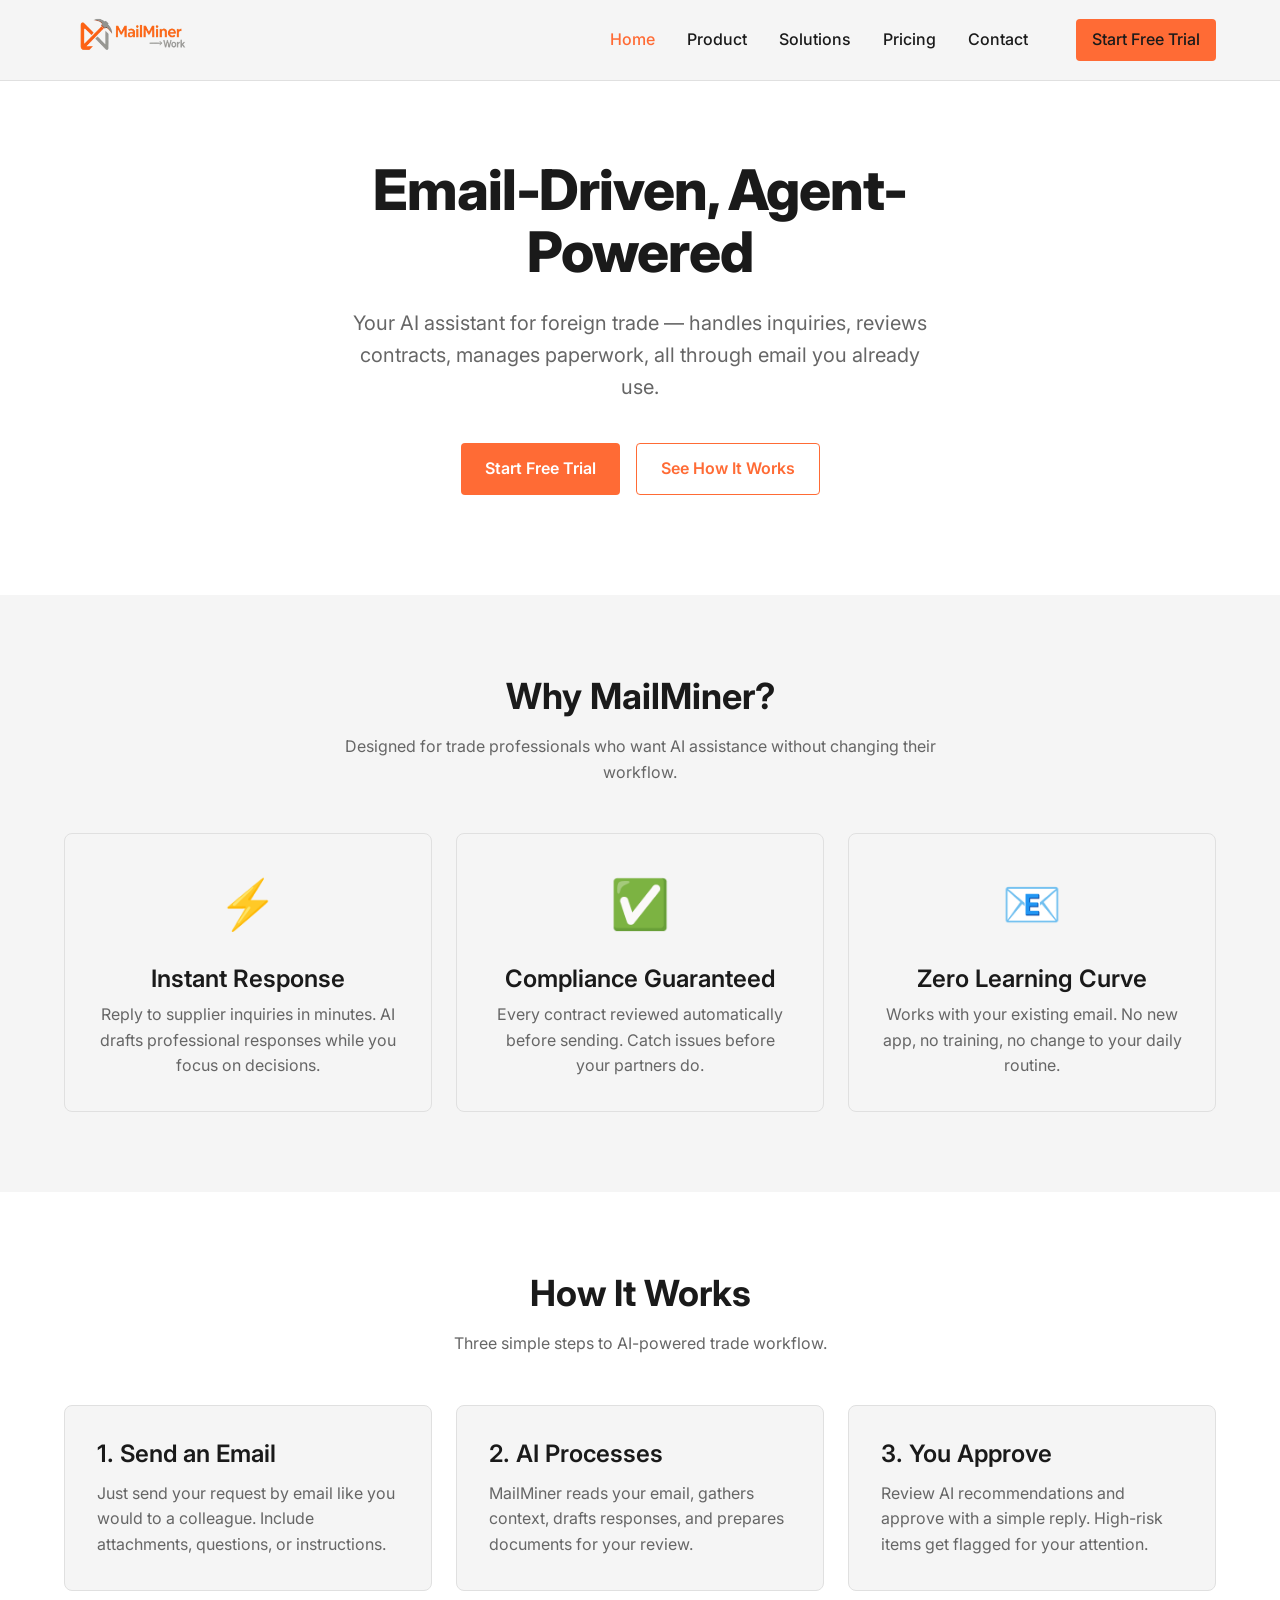
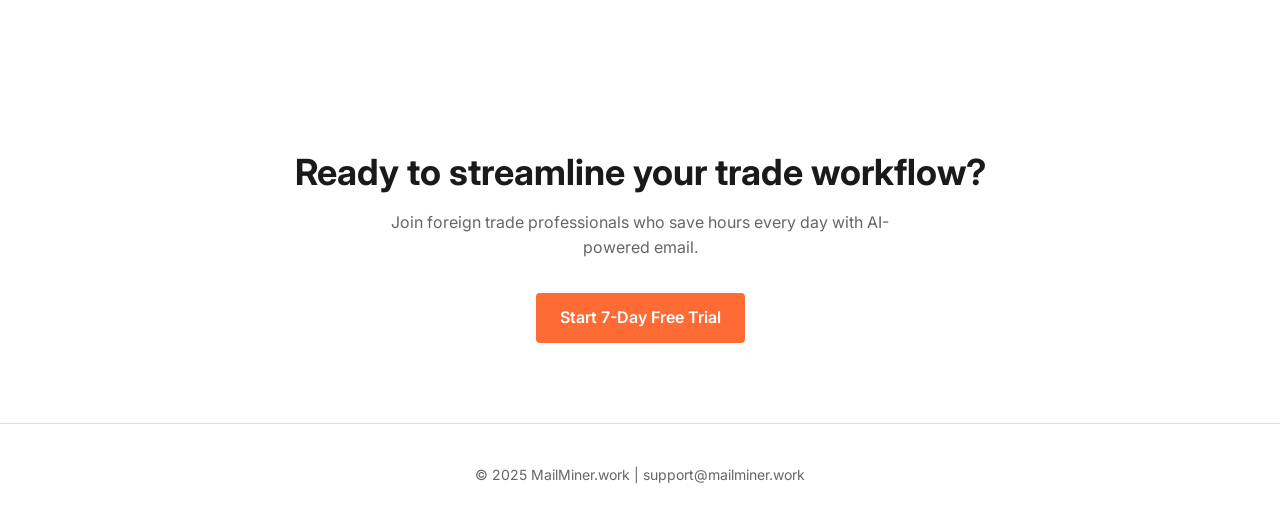
==== index.html @ a1bbb0f6 "Update logo to logo-trimmed.png" ====
<!DOCTYPE html>
<html lang="en">
<head>
  <meta charset="UTF-8">
  <meta name="viewport" content="width=device-width, initial-scale=1.0">
  <title>MailMiner - AI-Powered Email for Global Trade</title>
  <meta name="description" content="Your AI assistant for foreign trade. Handles inquiries, reviews contracts, manages paperwork, all through email.">
  <link rel="icon" type="image/x-icon" href="/favicon.ico">
  <link rel="icon" type="image/png" href="/favicon.png">
  <link rel="stylesheet" href="assets/style.css">
  <link rel="preconnect" href="https://fonts.googleapis.com">
  <link rel="preconnect" href="https://fonts.gstatic.com" crossorigin>
  <link href="https://fonts.googleapis.com/css2?family=Inter:wght@400;500;600;700;800&display=swap" rel="stylesheet">
</head>
<body>
  <!-- Navigation -->
  <nav class="nav">
    <div class="container nav-inner">
      <a href="index.html" class="nav-logo">
        <img src="assets/logo-trimmed.png" alt="MailMiner">
      </a>
      <div class="nav-links">
        <a href="index.html" class="active">Home</a>
        <a href="product.html">Product</a>
        <a href="solutions.html">Solutions</a>
        <a href="pricing.html">Pricing</a>
        <a href="contact.html">Contact</a>
        <a href="contact.html" class="btn btn-primary btn-sm nav-cta">Start Free Trial</a>
      </div>
    </div>
  </nav>

  <!-- Hero Section -->
  <section class="hero">
    <div class="container hero-content">
      <h1>Email-Driven, Agent-Powered</h1>
      <p>Your AI assistant for foreign trade — handles inquiries, reviews contracts, manages paperwork, all through email you already use.</p>
      <div class="hero-cta">
        <a href="contact.html" class="btn btn-primary">Start Free Trial</a>
        <a href="product.html" class="btn btn-secondary">See How It Works</a>
      </div>
    </div>
  </section>

  <!-- Value Props -->
  <section class="section value-props">
    <div class="container">
      <div class="section-header">
        <h2>Why MailMiner?</h2>
        <p>Designed for trade professionals who want AI assistance without changing their workflow.</p>
      </div>
      <div class="grid-3">
        <div class="card value-prop-card">
          <div class="card-icon">⚡</div>
          <h3>Instant Response</h3>
          <p>Reply to supplier inquiries in minutes. AI drafts professional responses while you focus on decisions.</p>
        </div>
        <div class="card value-prop-card">
          <div class="card-icon">✅</div>
          <h3>Compliance Guaranteed</h3>
          <p>Every contract reviewed automatically before sending. Catch issues before your partners do.</p>
        </div>
        <div class="card value-prop-card">
          <div class="card-icon">📧</div>
          <h3>Zero Learning Curve</h3>
          <p>Works with your existing email. No new app, no training, no change to your daily routine.</p>
        </div>
      </div>
    </div>
  </section>

  <!-- How It Works -->
  <section class="section">
    <div class="container">
      <div class="section-header">
        <h2>How It Works</h2>
        <p>Three simple steps to AI-powered trade workflow.</p>
      </div>
      <div class="grid-3">
        <div class="card">
          <h3>1. Send an Email</h3>
          <p>Just send your request by email like you would to a colleague. Include attachments, questions, or instructions.</p>
        </div>
        <div class="card">
          <h3>2. AI Processes</h3>
          <p>MailMiner reads your email, gathers context, drafts responses, and prepares documents for your review.</p>
        </div>
        <div class="card">
          <h3>3. You Approve</h3>
          <p>Review AI recommendations and approve with a simple reply. High-risk items get flagged for your attention.</p>
        </div>
      </div>
    </div>
  </section>

  <!-- CTA Section -->
  <section class="section" style="text-align: center;">
    <div class="container">
      <h2 style="margin-bottom: 16px;">Ready to streamline your trade workflow?</h2>
      <p style="margin-bottom: 32px; max-width: 500px; margin-left: auto; margin-right: auto;">Join foreign trade professionals who save hours every day with AI-powered email.</p>
      <a href="contact.html" class="btn btn-primary">Start 7-Day Free Trial</a>
    </div>
  </section>

  <!-- Footer -->
  <footer class="footer">
    <div class="container">
      <p>© 2025 MailMiner.work | <a href="mailto:support@mailminer.work">support@mailminer.work</a></p>
    </div>
  </footer>
</body>
</html>
---- assets/style.css ----
/* ========================================
   MailMiner Website Styles
   Light Mode + Dark Mode Support
   ======================================== */

/* CSS Custom Properties */
:root {
  /* Light Mode (Default) */
  --bg-primary: #FFFFFF;
  --bg-card: #F5F5F5;
  --text-primary: #1A1A1A;
  --text-secondary: #666666;
  --border: #E0E0E0;
  --primary: #FF6B35;
  --primary-dark: #E55A2B;

  /* Spacing */
  --container-width: 1200px;
  --section-padding: 80px 0;
  --card-padding: 32px;

  /* Typography */
  --font-family: 'Inter', -apple-system, BlinkMacSystemFont, 'Segoe UI', sans-serif;
  --font-size-h1: 56px;
  --font-size-h2: 36px;
  --font-size-h3: 24px;
  --font-size-body: 16px;
  --font-size-small: 14px;

  /* Effects */
  --transition-fast: 150ms ease;
  --transition-normal: 200ms ease;
  --border-radius: 8px;
  --border-radius-sm: 4px;
}

/* Dark Mode */
@media (prefers-color-scheme: dark) {
  :root {
    --bg-primary: #1A1A1A;
    --bg-card: #2D2D2D;
    --text-primary: #FFFFFF;
    --text-secondary: #B0B0B0;
    --border: #3D3D3D;
  }
}

/* ========================================
   Reset & Base
   ======================================== */

*, *::before, *::after {
  box-sizing: border-box;
  margin: 0;
  padding: 0;
}

html {
  scroll-behavior: smooth;
}

body {
  font-family: var(--font-family);
  font-size: var(--font-size-body);
  line-height: 1.6;
  color: var(--text-primary);
  background-color: var(--bg-primary);
  -webkit-font-smoothing: antialiased;
  -moz-osx-font-smoothing: grayscale;
}

a {
  color: var(--primary);
  text-decoration: none;
  transition: color var(--transition-fast);
}

a:hover {
  color: var(--primary-dark);
}

img {
  max-width: 100%;
  height: auto;
}

ul, ol {
  list-style: none;
}

/* ========================================
   Typography
   ======================================== */

h1 {
  font-size: var(--font-size-h1);
  font-weight: 800;
  line-height: 1.1;
  letter-spacing: -0.02em;
}

h2 {
  font-size: var(--font-size-h2);
  font-weight: 700;
  line-height: 1.2;
}

h3 {
  font-size: var(--font-size-h3);
  font-weight: 600;
  line-height: 1.3;
}

p {
  color: var(--text-secondary);
}

.text-secondary {
  color: var(--text-secondary);
}

.text-primary {
  color: var(--primary);
}

/* ========================================
   Layout
   ======================================== */

.container {
  max-width: var(--container-width);
  margin: 0 auto;
  padding: 0 24px;
}

.section {
  padding: var(--section-padding);
}

.section-header {
  text-align: center;
  margin-bottom: 48px;
}

.section-header h2 {
  margin-bottom: 16px;
}

.section-header p {
  max-width: 600px;
  margin: 0 auto;
}

/* ========================================
   Navigation
   ======================================== */

.nav {
  position: fixed;
  top: 0;
  left: 0;
  right: 0;
  z-index: 1000;
  background-color: #F5F5F5;
  border-bottom: 1px solid var(--border);
  padding: 16px 0;
}

@media (prefers-color-scheme: dark) {
  .nav {
    background-color: #6d6d6d;
  }
}

.nav-inner {
  display: flex;
  align-items: center;
  justify-content: space-between;
}

.nav-logo img {
  height: 40px;
  width: auto;
}

.nav-links {
  display: flex;
  align-items: center;
  gap: 32px;
}

.nav-links a {
  color: var(--text-primary);
  font-size: var(--font-size-body);
  font-weight: 500;
  transition: color var(--transition-fast);
}

.nav-links a:hover,
.nav-links a.active {
  color: var(--primary);
}

.nav-cta {
  margin-left: 16px;
}

/* ========================================
   Buttons
   ======================================== */

.btn {
  display: inline-flex;
  align-items: center;
  justify-content: center;
  gap: 8px;
  padding: 12px 24px;
  font-size: var(--font-size-body);
  font-weight: 600;
  border-radius: var(--border-radius-sm);
  border: none;
  cursor: pointer;
  transition: all var(--transition-fast);
  text-decoration: none;
}

.btn-primary {
  background-color: var(--primary);
  color: #FFFFFF;
}

.btn-primary:hover {
  background-color: var(--primary-dark);
  transform: scale(1.02);
  color: #FFFFFF;
}

.btn-secondary {
  background-color: transparent;
  color: var(--primary);
  border: 1px solid var(--primary);
}

.btn-secondary:hover {
  background-color: var(--primary);
  color: #FFFFFF;
}

.btn-sm {
  padding: 8px 16px;
  font-size: var(--font-size-small);
}

/* ========================================
   Cards
   ======================================== */

.card {
  background-color: var(--bg-card);
  border: 1px solid var(--border);
  border-radius: var(--border-radius);
  padding: var(--card-padding);
  transition: border-color var(--transition-normal);
}

.card:hover {
  border-color: var(--primary);
}

.card-icon {
  font-size: 40px;
  margin-bottom: 16px;
}

.card h3 {
  margin-bottom: 12px;
}

.card p {
  font-size: var(--font-size-body);
}

/* ========================================
   Grid Layouts
   ======================================== */

.grid-3 {
  display: grid;
  grid-template-columns: repeat(3, 1fr);
  gap: 24px;
}

.grid-4 {
  display: grid;
  grid-template-columns: repeat(4, 1fr);
  gap: 24px;
}

.grid-2 {
  display: grid;
  grid-template-columns: repeat(2, 1fr);
  gap: 48px;
}

@media (max-width: 968px) {
  .grid-3, .grid-4 {
    grid-template-columns: repeat(2, 1fr);
  }
}

@media (max-width: 640px) {
  .grid-3, .grid-4, .grid-2 {
    grid-template-columns: 1fr;
  }
}

/* ========================================
   Hero Section
   ======================================== */

.hero {
  padding: 160px 0 100px;
  text-align: center;
}

.hero-content {
  max-width: 800px;
  margin: 0 auto;
}

.hero h1 {
  margin-bottom: 24px;
}

.hero p {
  font-size: 20px;
  margin-bottom: 40px;
  max-width: 600px;
  margin-left: auto;
  margin-right: auto;
}

.hero-cta {
  display: flex;
  gap: 16px;
  justify-content: center;
}

/* ========================================
   Value Props / Features
   ======================================== */

.value-props {
  background-color: var(--bg-card);
}

.value-prop-card {
  text-align: center;
}

.value-prop-card .card-icon {
  font-size: 48px;
  margin-bottom: 20px;
}

.value-prop-card h3 {
  margin-bottom: 8px;
}

/* ========================================
   Page Header
   ======================================== */

.page-header {
  padding: 140px 0 60px;
  text-align: center;
  border-bottom: 1px solid var(--border);
}

.page-header h1 {
  margin-bottom: 16px;
}

.page-header p {
  max-width: 600px;
  margin: 0 auto;
  font-size: 18px;
}

/* ========================================
   Forms
   ======================================== */

.form-group {
  margin-bottom: 20px;
}

.form-group label {
  display: block;
  margin-bottom: 8px;
  font-weight: 500;
}

.form-group input,
.form-group textarea {
  width: 100%;
  padding: 12px 16px;
  font-size: var(--font-size-body);
  font-family: var(--font-family);
  background-color: var(--bg-primary);
  border: 1px solid var(--border);
  border-radius: var(--border-radius-sm);
  color: var(--text-primary);
  transition: border-color var(--transition-fast);
}

.form-group input:focus,
.form-group textarea:focus {
  outline: none;
  border-color: var(--primary);
}

.form-group textarea {
  min-height: 120px;
  resize: vertical;
}

/* ========================================
   Pricing Cards
   ======================================== */

.pricing-card {
  text-align: center;
  padding: 48px 32px;
}

.pricing-card h3 {
  font-size: 20px;
  margin-bottom: 8px;
}

.pricing-card .price {
  font-size: 48px;
  font-weight: 800;
  color: var(--text-primary);
  margin-bottom: 8px;
}

.pricing-card .price span {
  font-size: 16px;
  font-weight: 400;
  color: var(--text-secondary);
}

.pricing-card .description {
  margin-bottom: 24px;
  color: var(--text-secondary);
}

.pricing-card ul {
  text-align: left;
  margin-bottom: 32px;
}

.pricing-card li {
  padding: 8px 0;
  border-bottom: 1px solid var(--border);
  color: var(--text-secondary);
}

.pricing-card li:last-child {
  border-bottom: none;
}

.pricing-card .btn {
  width: 100%;
}

/* ========================================
   Footer
   ======================================== */

.footer {
  padding: 40px 0;
  border-top: 1px solid var(--border);
  text-align: center;
  color: var(--text-secondary);
  font-size: var(--font-size-small);
}

.footer a {
  color: var(--text-secondary);
}

.footer a:hover {
  color: var(--primary);
}

/* ========================================
   Solutions Page
   ======================================== */

.solution-card {
  display: flex;
  flex-direction: column;
}

.solution-card h3 {
  margin-bottom: 12px;
}

/* ========================================
   Contact Page
   ======================================== */

.contact-grid {
  display: grid;
  grid-template-columns: 1fr 1fr;
  gap: 64px;
  align-items: start;
}

.contact-info h2 {
  margin-bottom: 16px;
}

.contact-info p {
  margin-bottom: 32px;
}

.contact-item {
  display: flex;
  align-items: center;
  gap: 12px;
  margin-bottom: 16px;
  color: var(--text-secondary);
}

.contact-item strong {
  color: var(--text-primary);
}

.contact-form {
  background-color: var(--bg-card);
  padding: 40px;
  border-radius: var(--border-radius);
  border: 1px solid var(--border);
}

.contact-form h3 {
  margin-bottom: 24px;
}

/* ========================================
   Success Message
   ======================================== */

.success-message {
  text-align: center;
  padding: 60px 40px;
  background-color: var(--bg-card);
  border-radius: var(--border-radius);
  border: 1px solid var(--border);
}

.success-message .icon {
  font-size: 64px;
  margin-bottom: 24px;
}

.success-message h3 {
  margin-bottom: 12px;
}

/* ========================================
   Utility Classes
   ======================================== */

.text-center {
  text-align: center;
}

.mt-24 {
  margin-top: 24px;
}

.mt-48 {
  margin-top: 48px;
}

.mb-24 {
  margin-bottom: 24px;
}

.mb-48 {
  margin-bottom: 48px;
}

/* ========================================
   Responsive
   ======================================== */

@media (max-width: 768px) {
  :root {
    --font-size-h1: 40px;
    --font-size-h2: 28px;
    --font-size-h3: 20px;
    --section-padding: 60px 0;
  }

  .nav-links {
    gap: 16px;
  }

  .hero {
    padding: 120px 0 60px;
  }

  .hero-cta {
    flex-direction: column;
  }

  .contact-grid {
    grid-template-columns: 1fr;
  }
}

@media (max-width: 480px) {
  .nav {
    padding: 12px 0;
  }

  .nav-links {
    display: none;
  }

  .nav-cta {
    display: none;
  }

  :root {
    --font-size-h1: 32px;
    --font-size-h2: 24px;
  }
}
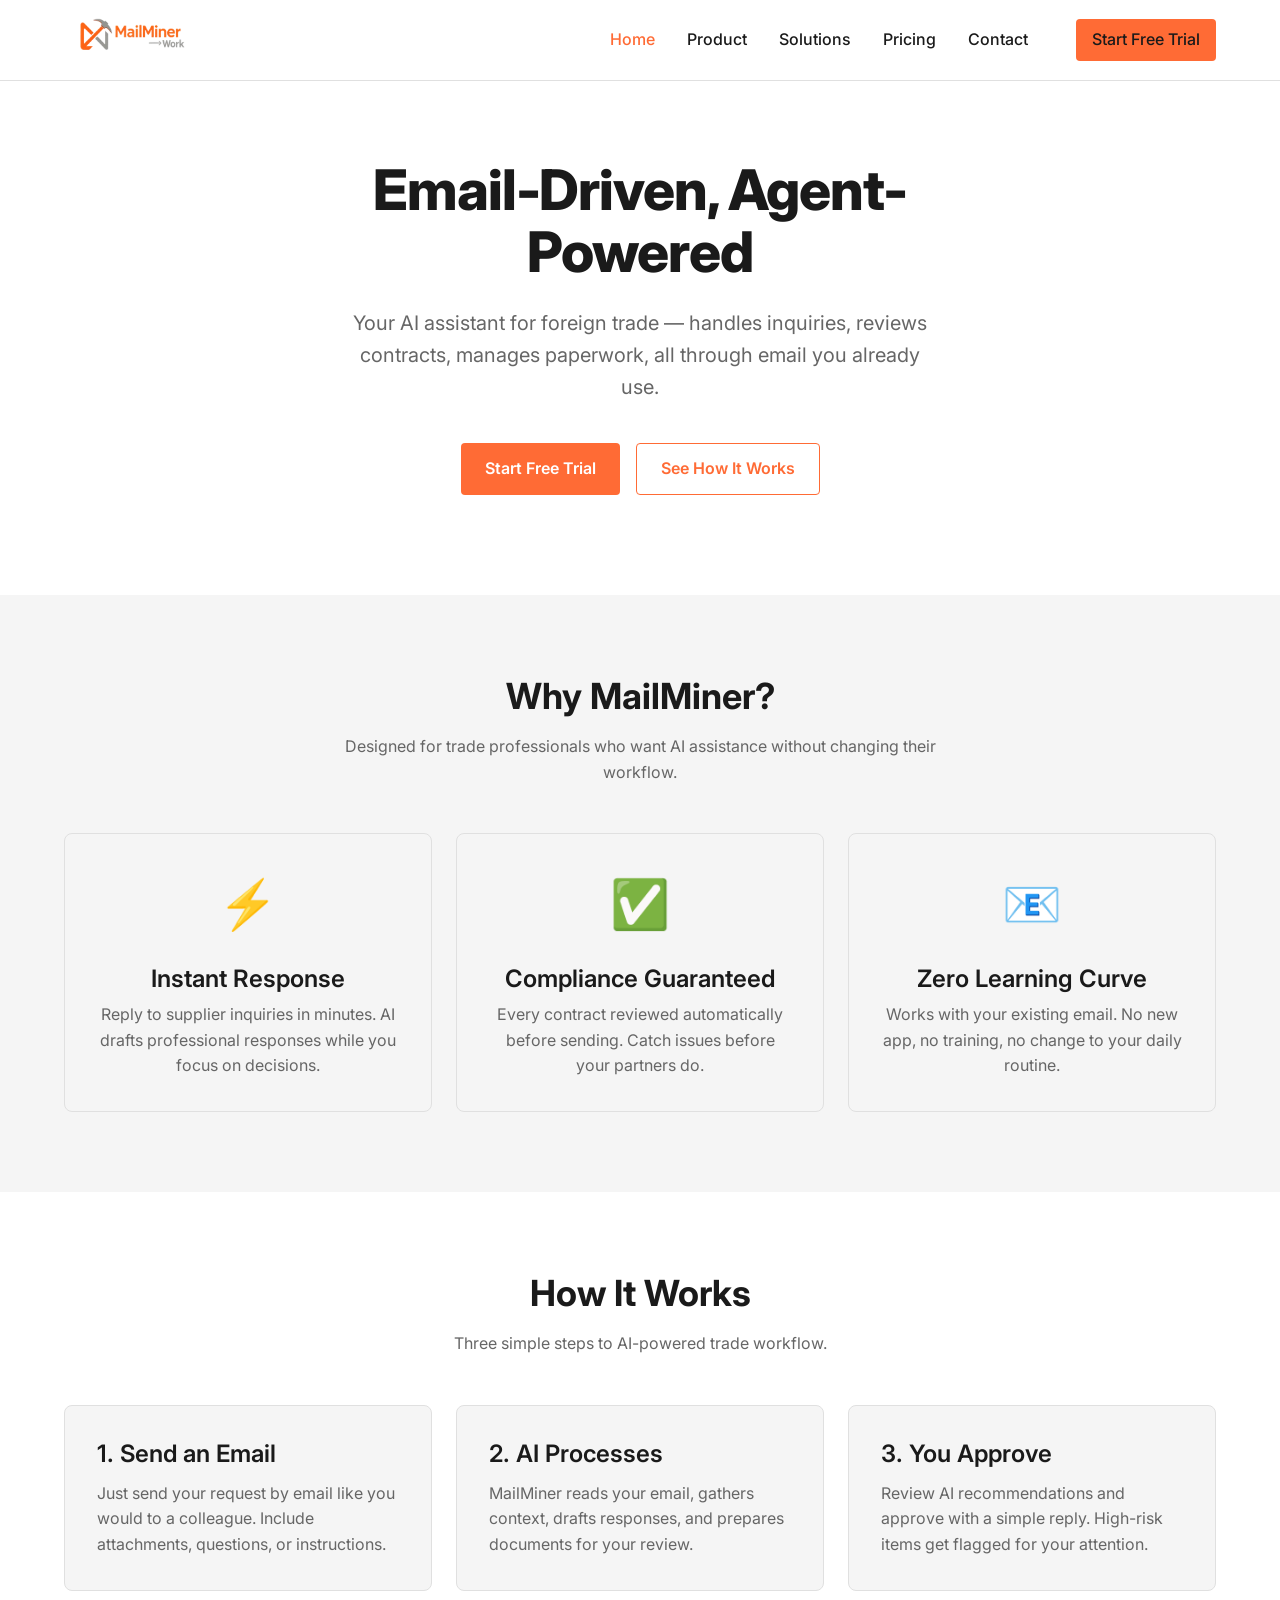
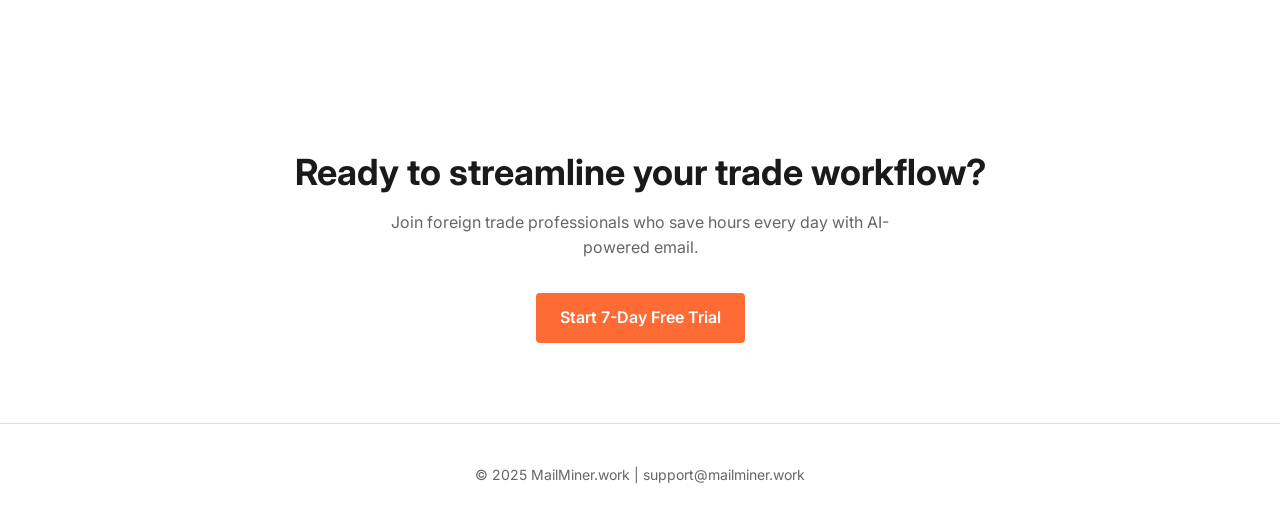
==== commit a63e735a: "Regenerate logo.webp with transparency and remove nav background" ====
--- a/index.html
+++ b/index.html
@@ -17,7 +17,7 @@
   <nav class="nav">
     <div class="container nav-inner">
       <a href="index.html" class="nav-logo">
-        <img src="assets/logo-trimmed.png" alt="MailMiner">
+        <img src="assets/logo.webp" alt="MailMiner">
       </a>
       <div class="nav-links">
         <a href="index.html" class="active">Home</a>
--- a/assets/style.css
+++ b/assets/style.css
@@ -161,14 +161,13 @@
   left: 0;
   right: 0;
   z-index: 1000;
-  background-color: #F5F5F5;
   border-bottom: 1px solid var(--border);
   padding: 16px 0;
 }
 
 @media (prefers-color-scheme: dark) {
   .nav {
-    background-color: #6d6d6d;
+    background-color: transparent;
   }
 }
 
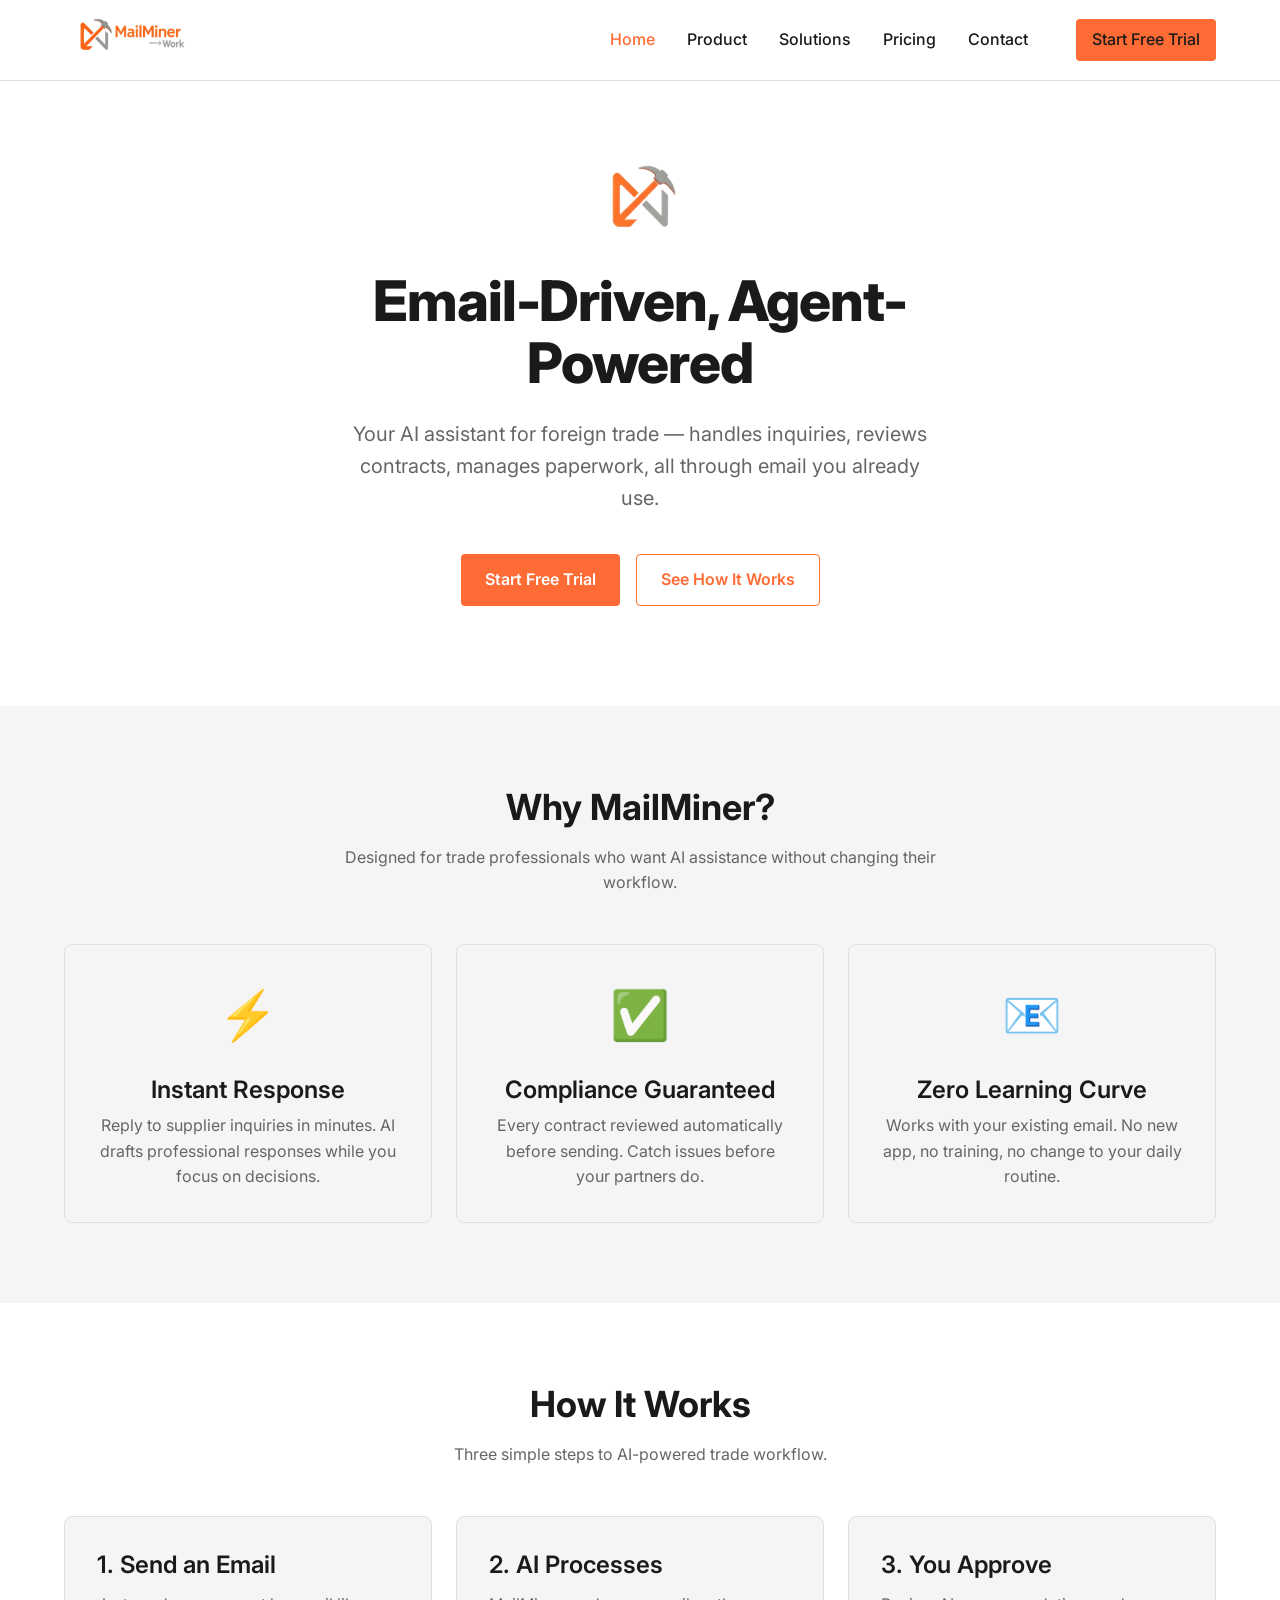
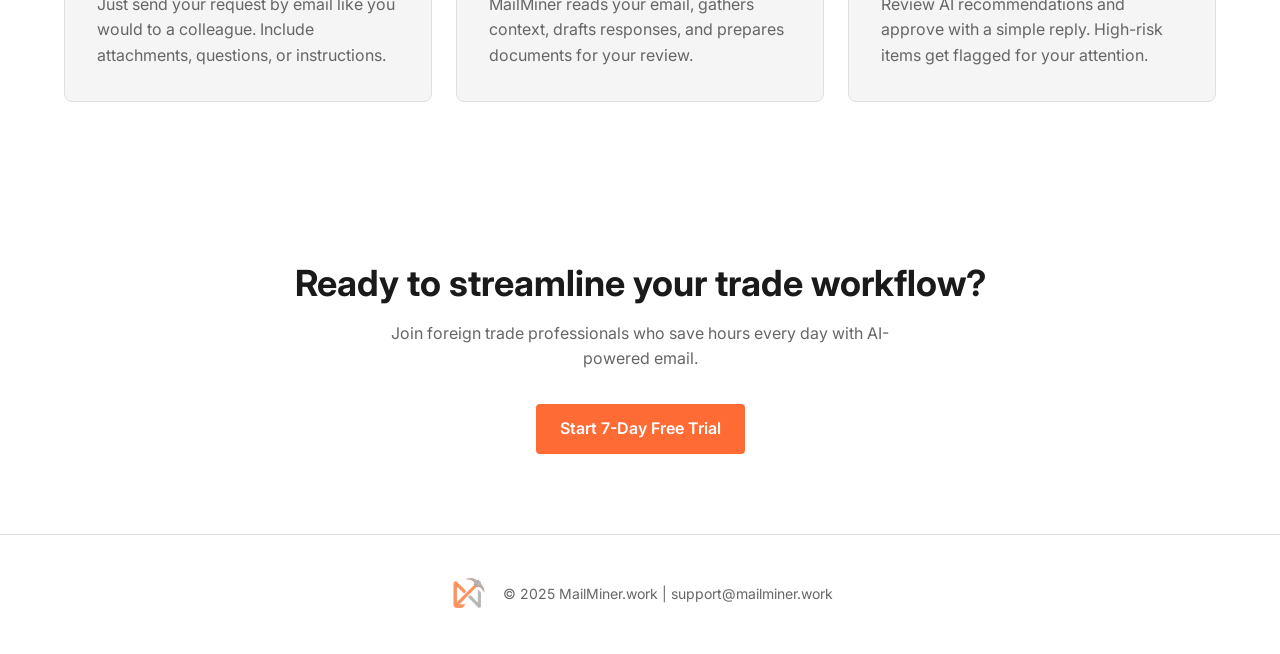
==== commit a68e614a: "Add logo-icon.webp to pages and update favicon - Add logo-icon.webp to hero, page headers, and foote" ====
--- a/index.html
+++ b/index.html
@@ -33,6 +33,7 @@
   <!-- Hero Section -->
   <section class="hero">
     <div class="container hero-content">
+      <img src="assets/logo-icon.webp" alt="MailMiner" style="width: 80px; height: auto; margin-bottom: 24px; opacity: 0.9;">
       <h1>Email-Driven, Agent-Powered</h1>
       <p>Your AI assistant for foreign trade — handles inquiries, reviews contracts, manages paperwork, all through email you already use.</p>
       <div class="hero-cta">
@@ -105,7 +106,8 @@
   <!-- Footer -->
   <footer class="footer">
     <div class="container">
-      <p>© 2025 MailMiner.work | <a href="mailto:support@mailminer.work">support@mailminer.work</a></p>
+      <img src="assets/logo-icon.webp" alt="MailMiner" style="width: 40px; height: auto; opacity: 0.7; vertical-align: middle; margin-right: 12px;">
+      <p style="display: inline;">© 2025 MailMiner.work | <a href="mailto:support@mailminer.work">support@mailminer.work</a></p>
     </div>
   </footer>
 </body>
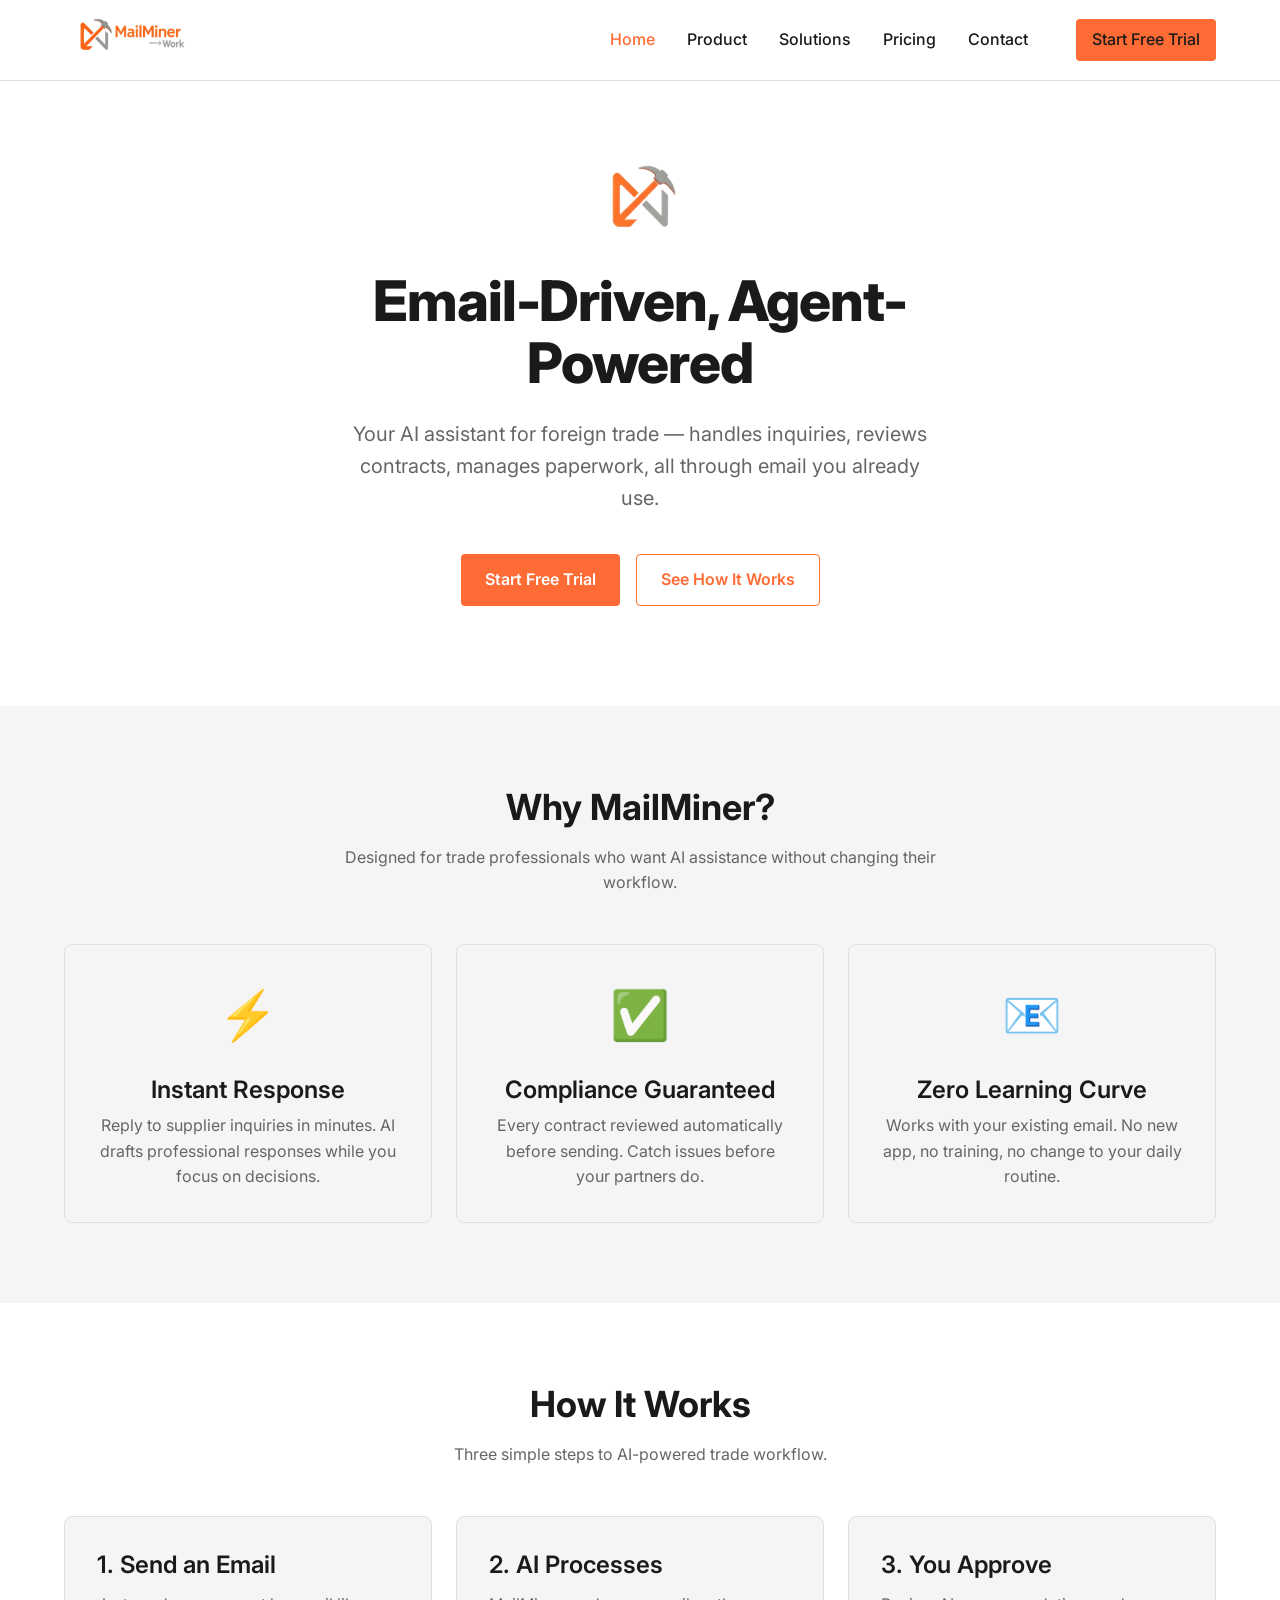
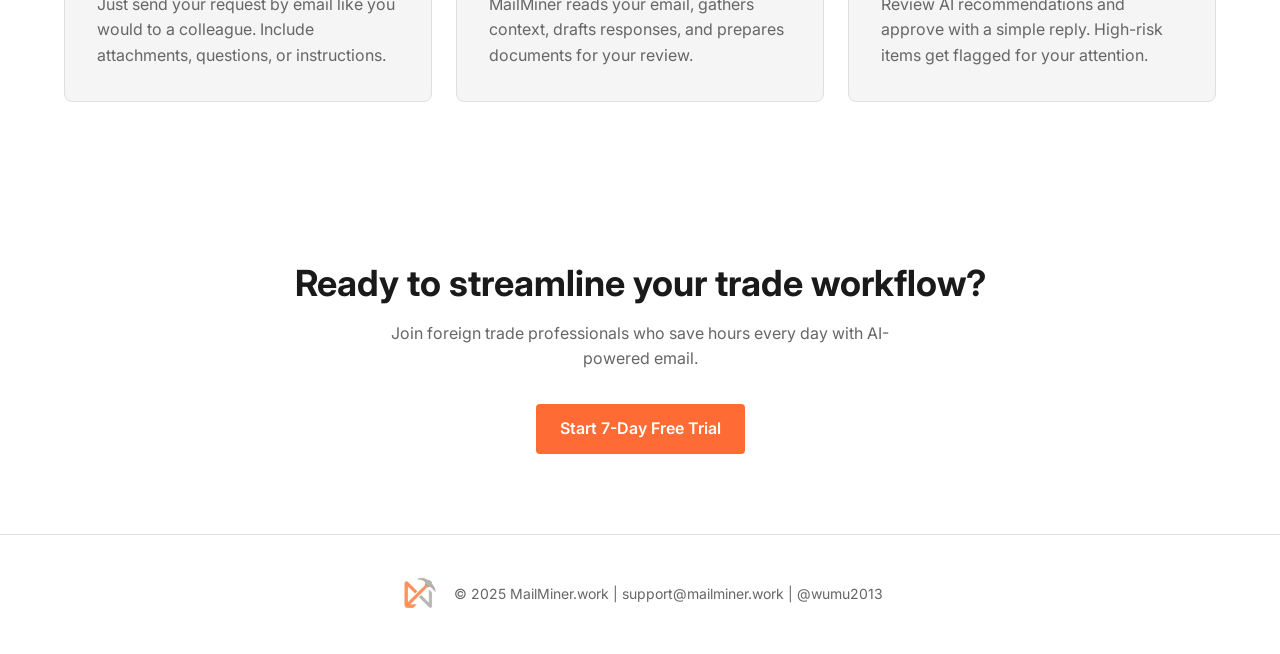
==== commit 8ed9a3c4: "Simplify contact page and add Twitter to footers - Remove contact form, use email-based trial signup" ====
--- a/index.html
+++ b/index.html
@@ -107,7 +107,7 @@
   <footer class="footer">
     <div class="container">
       <img src="assets/logo-icon.webp" alt="MailMiner" style="width: 40px; height: auto; opacity: 0.7; vertical-align: middle; margin-right: 12px;">
-      <p style="display: inline;">© 2025 MailMiner.work | <a href="mailto:support@mailminer.work">support@mailminer.work</a></p>
+      <p style="display: inline;">© 2025 MailMiner.work | <a href="mailto:support@mailminer.work">support@mailminer.work</a> | <a href="https://x.com/wumu2013" target="_blank">@wumu2013</a></p>
     </div>
   </footer>
 </body>
--- a/assets/style.css
+++ b/assets/style.css
@@ -476,6 +476,60 @@
 }
 
 /* ========================================
+   Business Packages Toggle
+   ======================================== */
+
+.packages-toggle {
+  border-bottom: none !important;
+}
+
+.packages-toggle details {
+  margin-top: 12px;
+  font-size: 14px;
+}
+
+.packages-toggle summary {
+  cursor: pointer;
+  color: var(--primary);
+  font-weight: 500;
+  list-style: none;
+}
+
+.packages-toggle summary::-webkit-details-marker {
+  display: none;
+}
+
+.packages-toggle summary::after {
+  content: " ▶";
+  font-size: 12px;
+  transition: transform var(--transition-fast);
+}
+
+.packages-toggle details[open] summary::after {
+  content: " ▼";
+}
+
+.packages-list {
+  margin-top: 12px;
+  padding-left: 0;
+  background-color: var(--bg-primary);
+  border-radius: var(--border-radius-sm);
+  border: 1px solid var(--border);
+  overflow: hidden;
+}
+
+.packages-list li {
+  padding: 10px 16px !important;
+  border-bottom: 1px solid var(--border) !important;
+  font-size: 14px;
+  color: var(--text-secondary);
+}
+
+.packages-list li:last-child {
+  border-bottom: none !important;
+}
+
+/* ========================================
    Footer
    ======================================== */
 
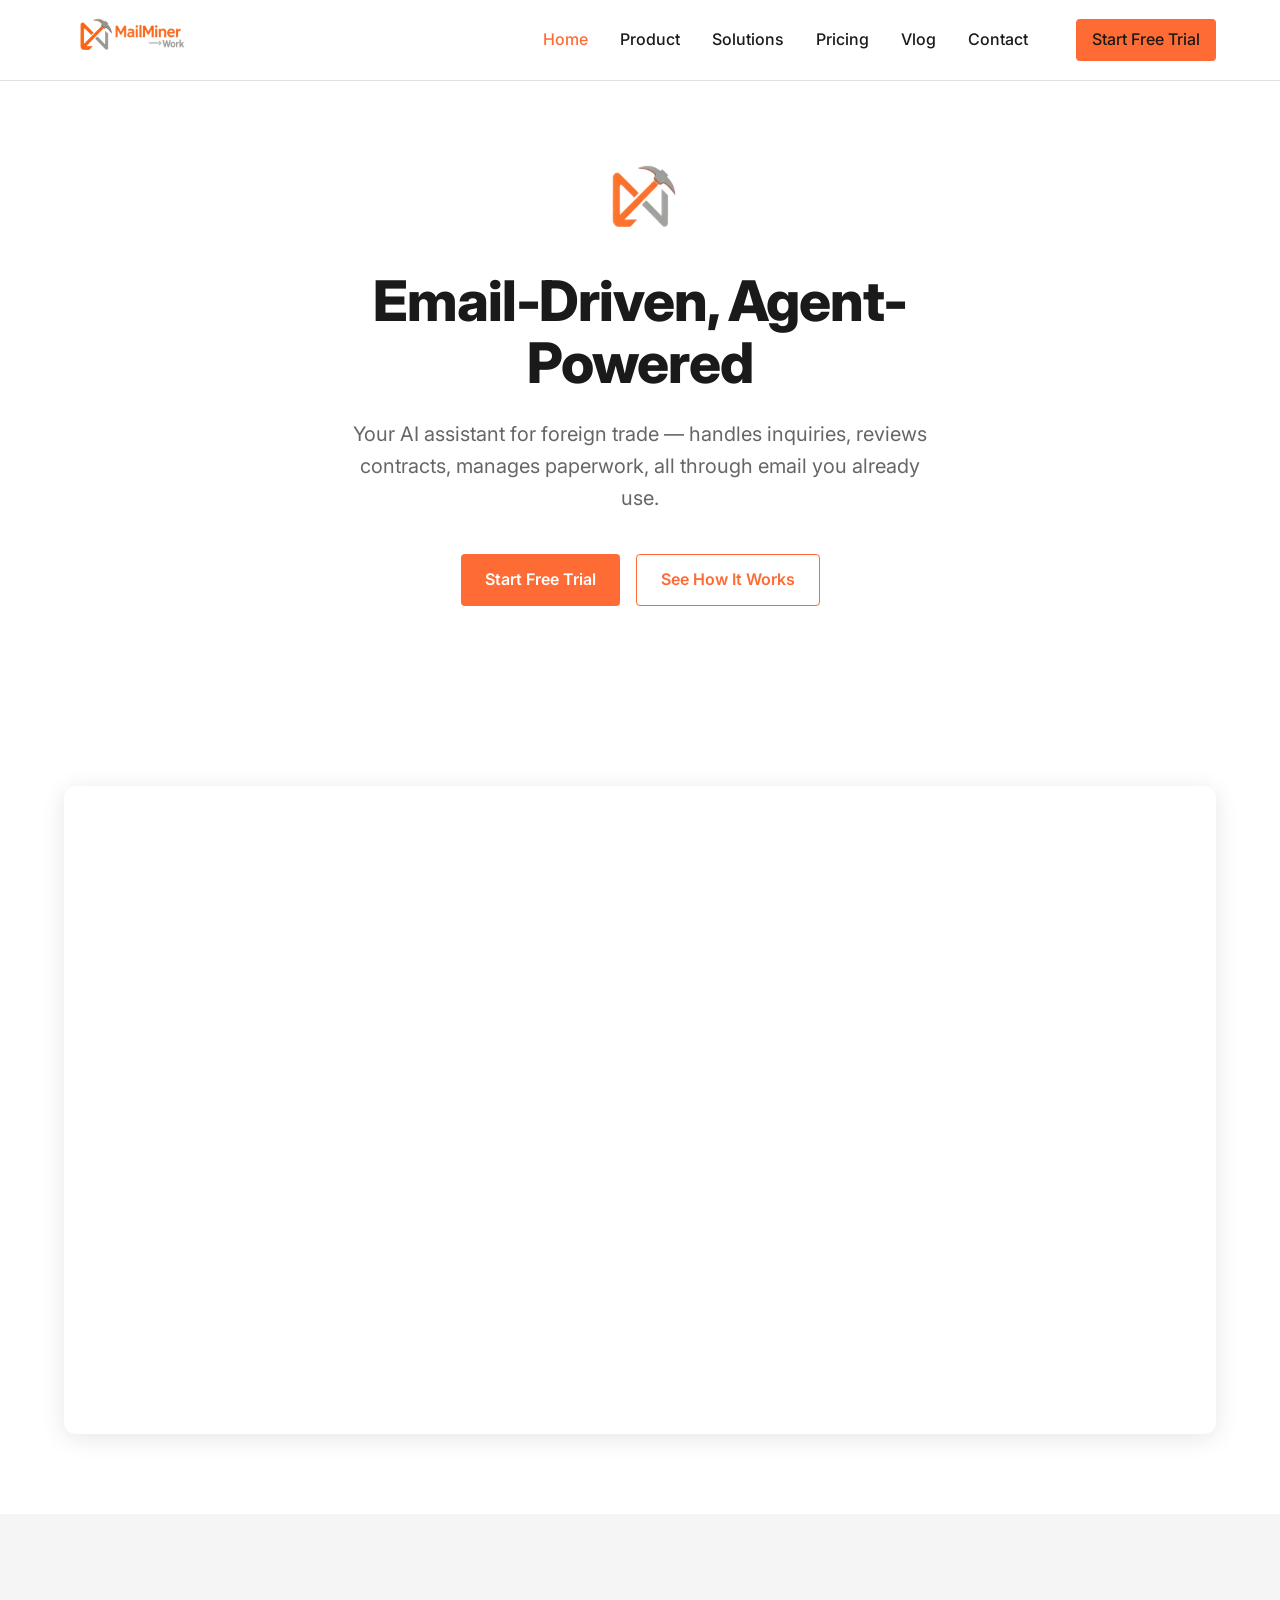
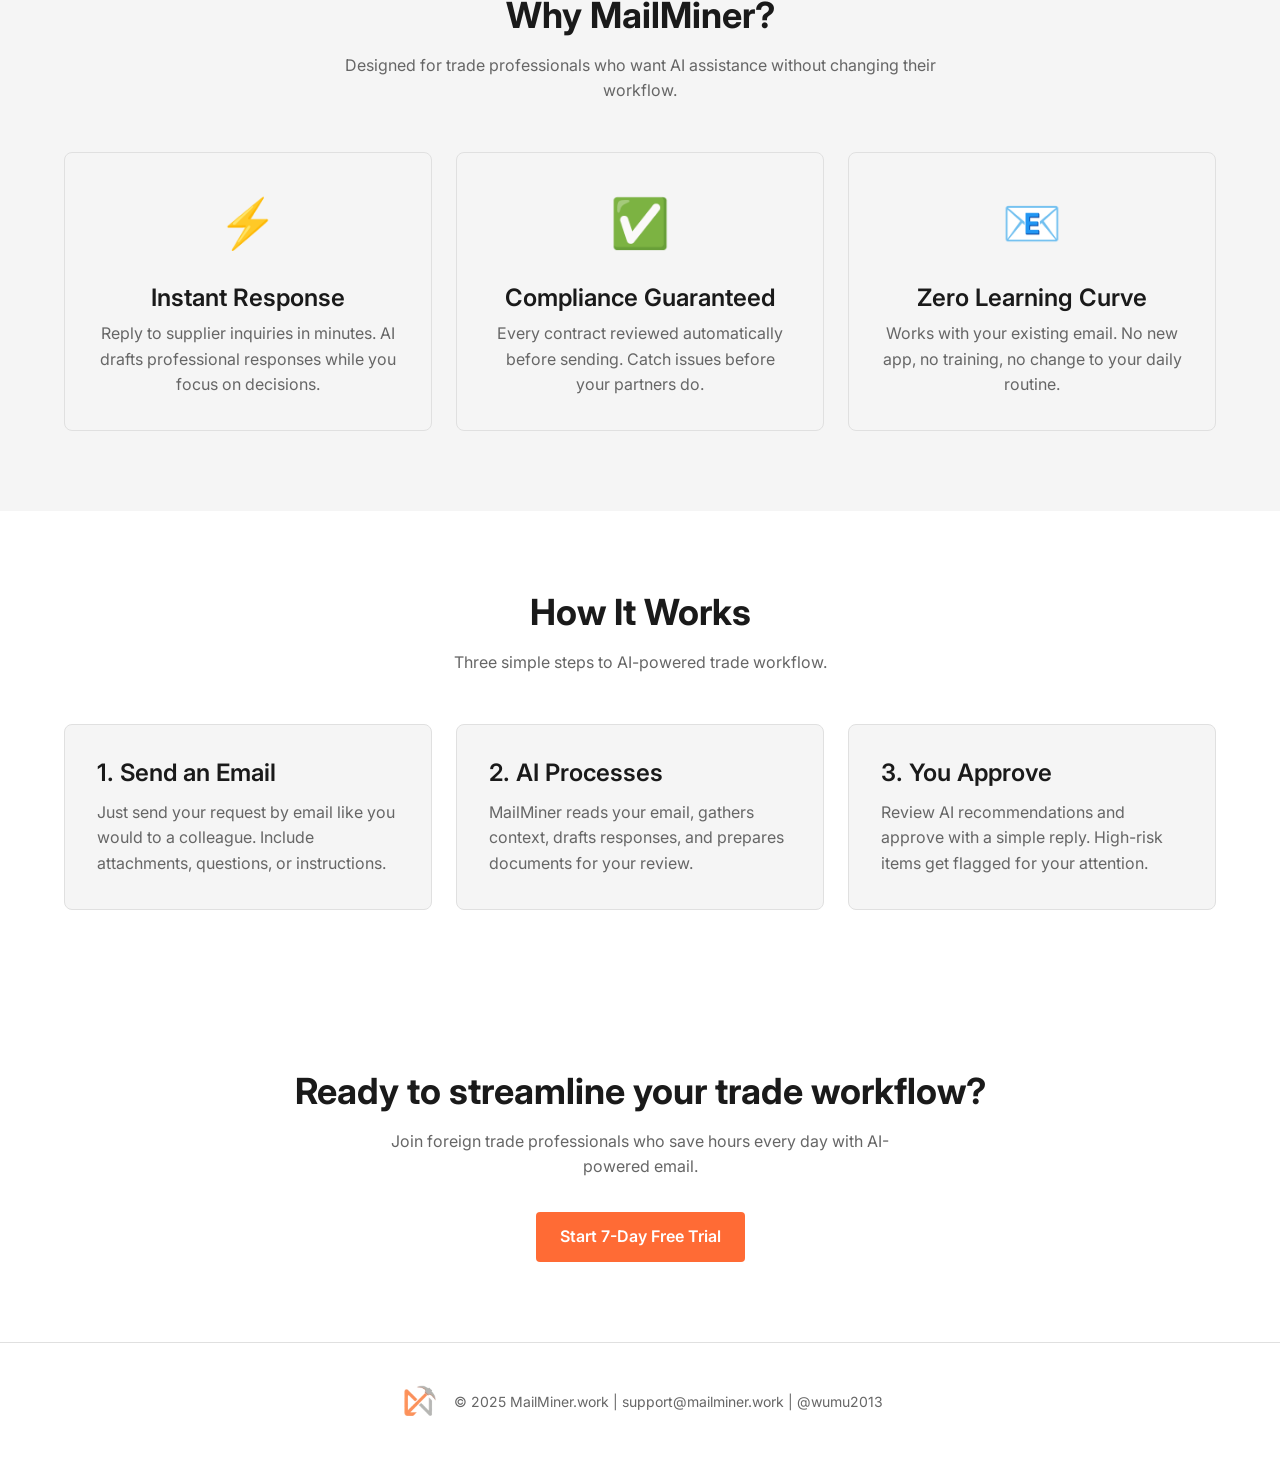
==== commit 9ed966c9: "Add vlog page with YouTube video embed and responsive video styles" ====
--- a/index.html
+++ b/index.html
@@ -24,6 +24,7 @@
         <a href="product.html">Product</a>
         <a href="solutions.html">Solutions</a>
         <a href="pricing.html">Pricing</a>
+        <a href="vlog.html">Vlog</a>
         <a href="contact.html">Contact</a>
         <a href="contact.html" class="btn btn-primary btn-sm nav-cta">Start Free Trial</a>
       </div>
@@ -39,6 +40,21 @@
       <div class="hero-cta">
         <a href="contact.html" class="btn btn-primary">Start Free Trial</a>
         <a href="product.html" class="btn btn-secondary">See How It Works</a>
+      </div>
+    </div>
+  </section>
+
+  <!-- Video Section -->
+  <section class="section">
+    <div class="container">
+      <div class="video-wrapper">
+        <iframe
+          src="https://www.youtube.com/embed/nfQkexh7YFs"
+          title="MailMiner Demo Video"
+          frameborder="0"
+          allow="accelerometer; autoplay; clipboard-write; encrypted-media; gyroscope; picture-in-picture; web-share"
+          allowfullscreen>
+        </iframe>
       </div>
     </div>
   </section>
@@ -109,6 +125,8 @@
       <img src="assets/logo-icon.webp" alt="MailMiner" style="width: 40px; height: auto; opacity: 0.7; vertical-align: middle; margin-right: 12px;">
       <p style="display: inline;">© 2025 MailMiner.work | <a href="mailto:support@mailminer.work">support@mailminer.work</a> | <a href="https://x.com/wumu2013" target="_blank">@wumu2013</a></p>
     </div>
-  </footer>
+  <script>
+!function(p){"use strict";!function(t){var s=window,e=document,i=p,c="".concat("https:"===e.location.protocol?"https://":"http://","sdk.51.la/js-sdk-pro.min.js"),n=e.createElement("script"),r=e.getElementsByTagName("script")[0];n.type="text/javascript",n.setAttribute("charset","UTF-8"),n.async=!0,n.src=c,n.id="LA_COLLECT",i.d=n;var o=function(){s.LA.ids.push(i)};s.LA?s.LA.ids&&o():(s.LA=p,s.LA.ids=[],o()),r.parentNode.insertBefore(n,r)}()}({id:"3Py2fVL3wqIiBLkM",ck:"3Py2fVL3wqIiBLkM"});
+</script>
 </body>
 </html>
--- a/assets/style.css
+++ b/assets/style.css
@@ -678,6 +678,23 @@
   }
 }
 
+.video-wrapper {
+  position: relative;
+  width: 100%;
+  aspect-ratio: 16 / 9;
+  border-radius: 12px;
+  overflow: hidden;
+  box-shadow: 0 4px 24px rgba(0, 0, 0, 0.1);
+}
+
+.video-wrapper iframe {
+  position: absolute;
+  top: 0;
+  left: 0;
+  width: 100%;
+  height: 100%;
+}
+
 @media (max-width: 480px) {
   .nav {
     padding: 12px 0;
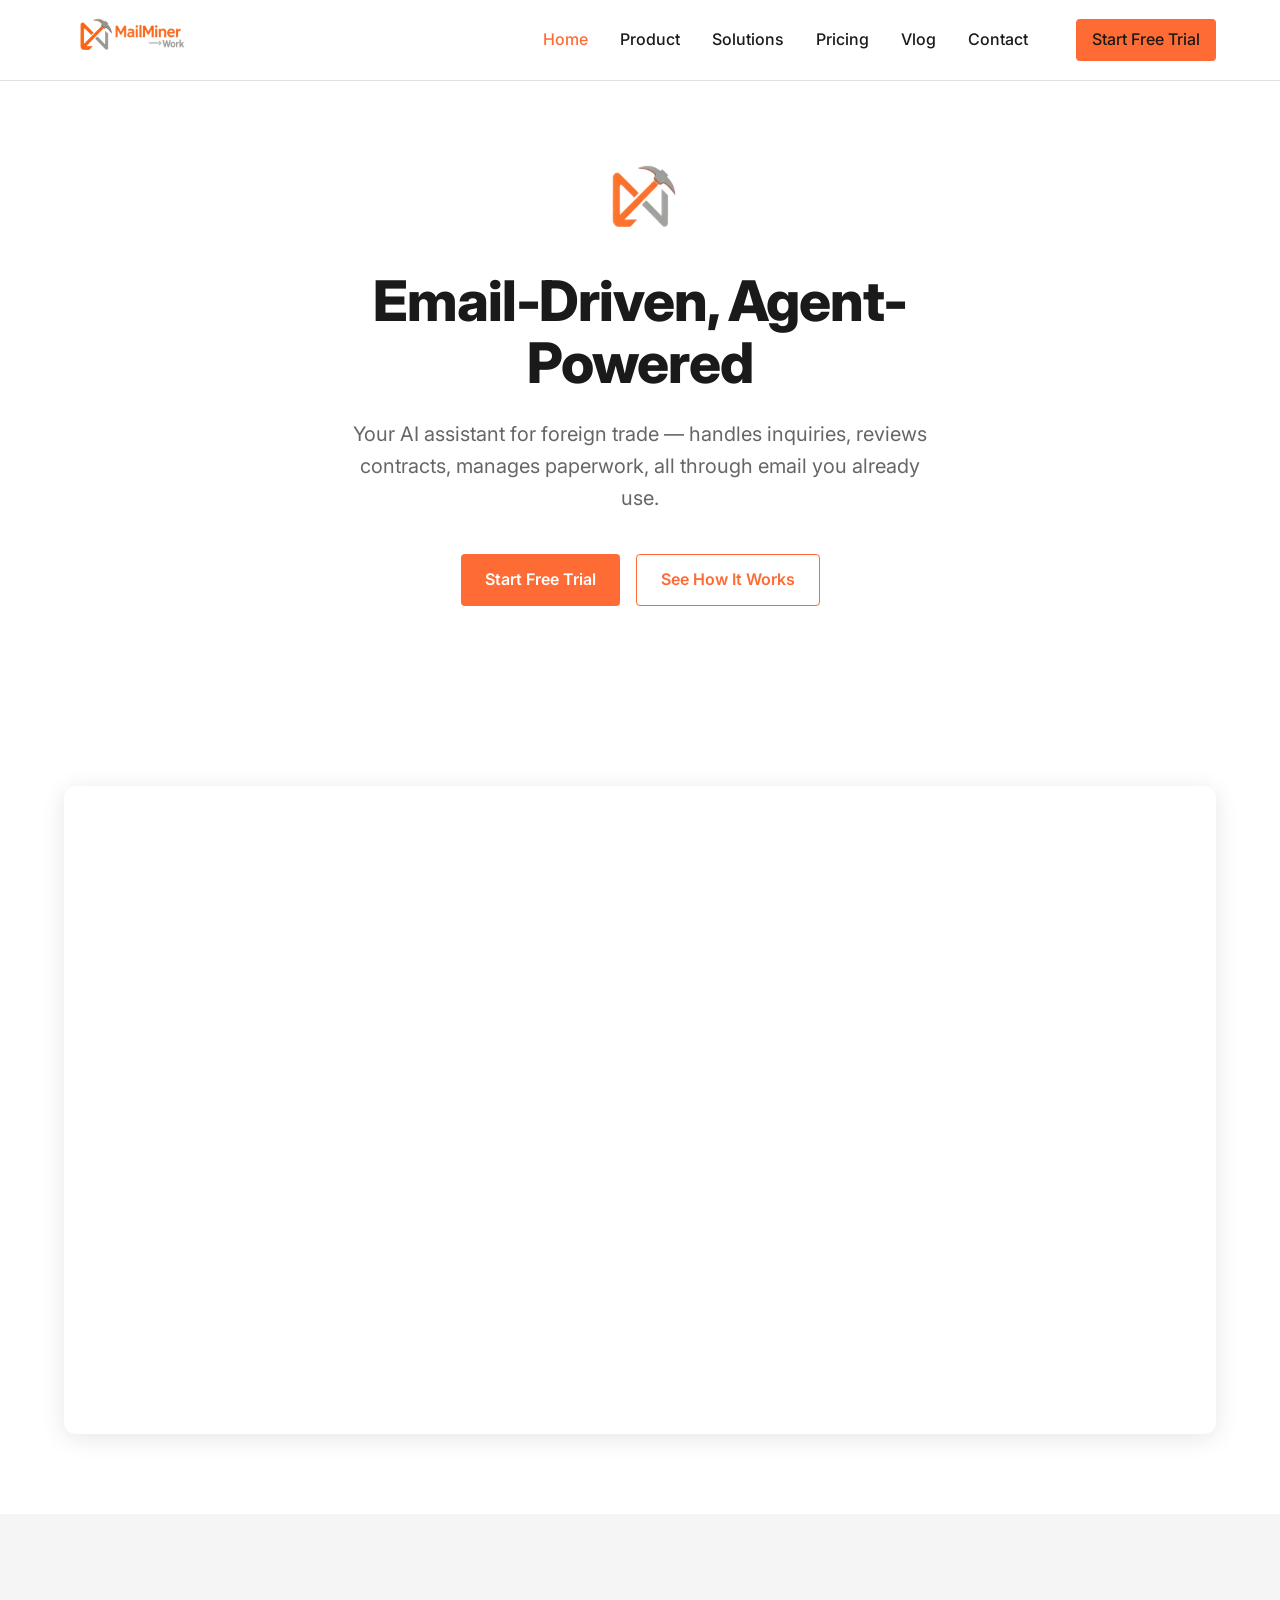
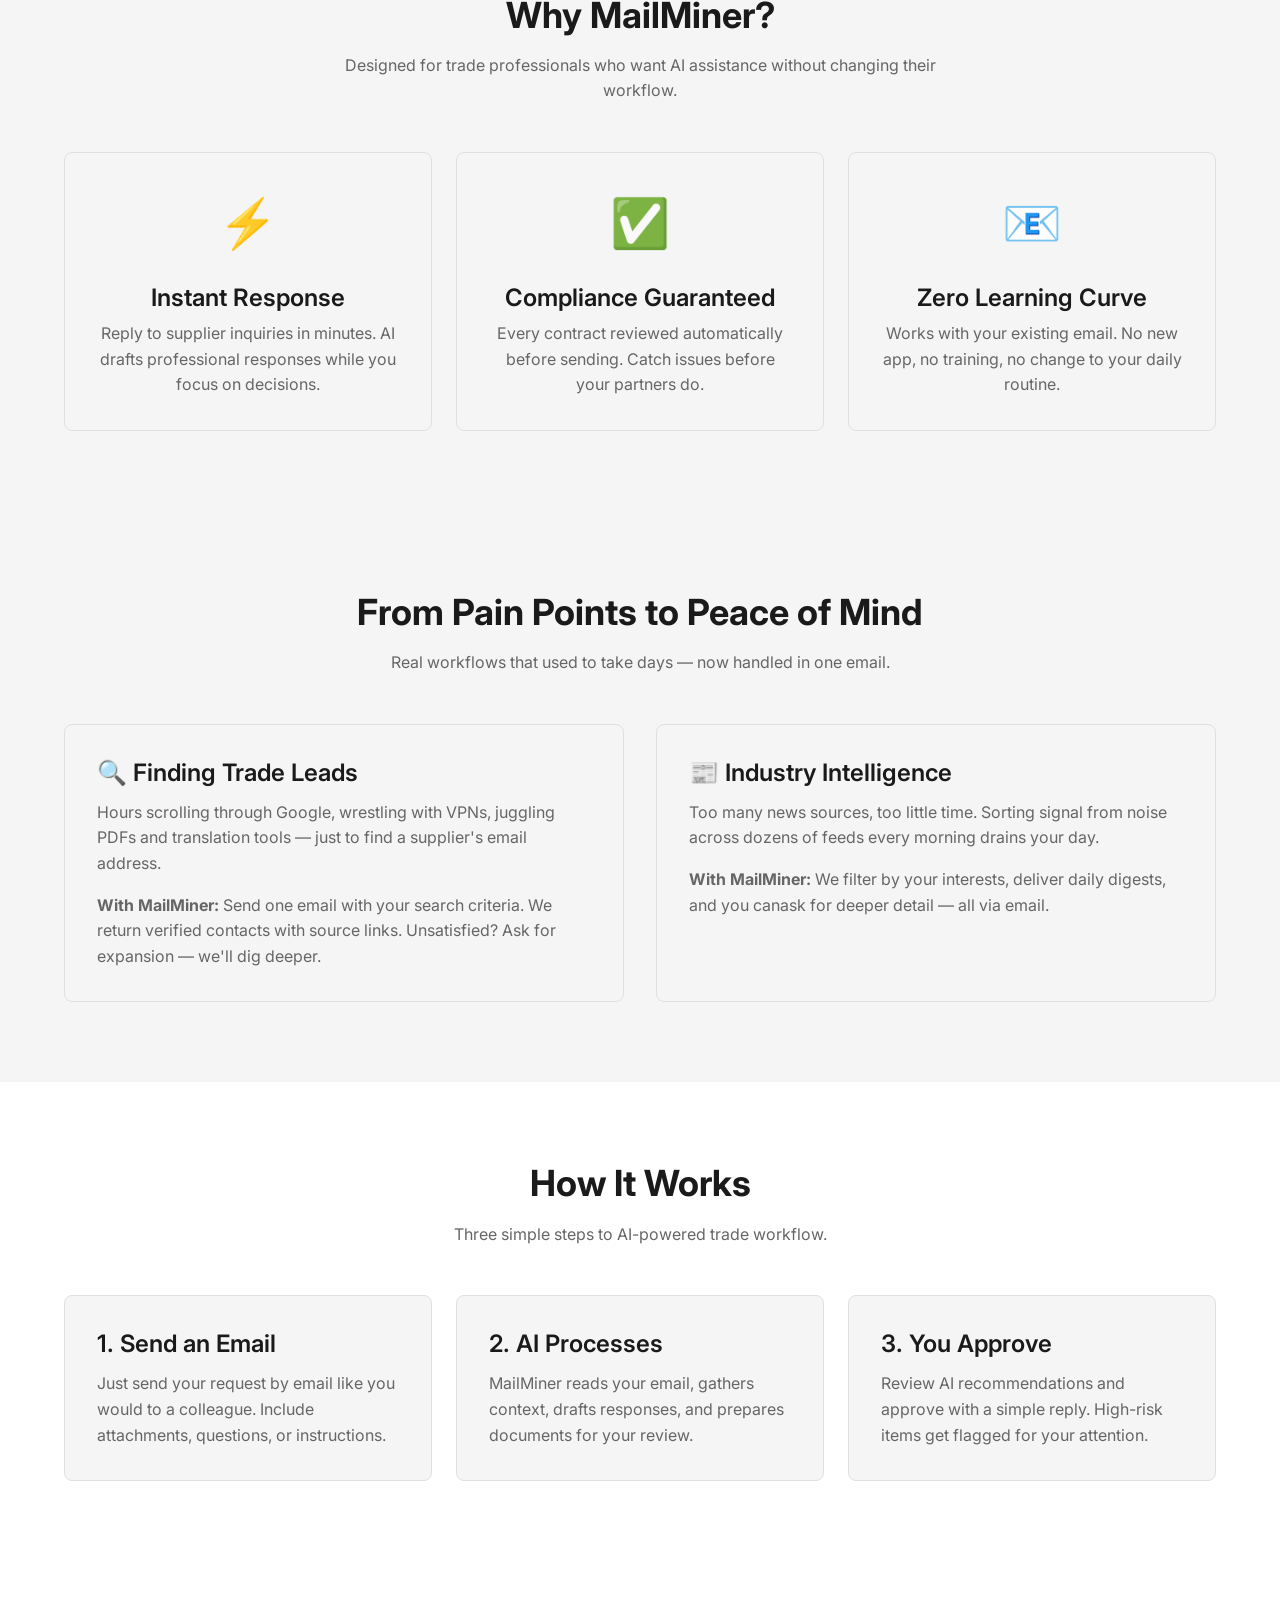
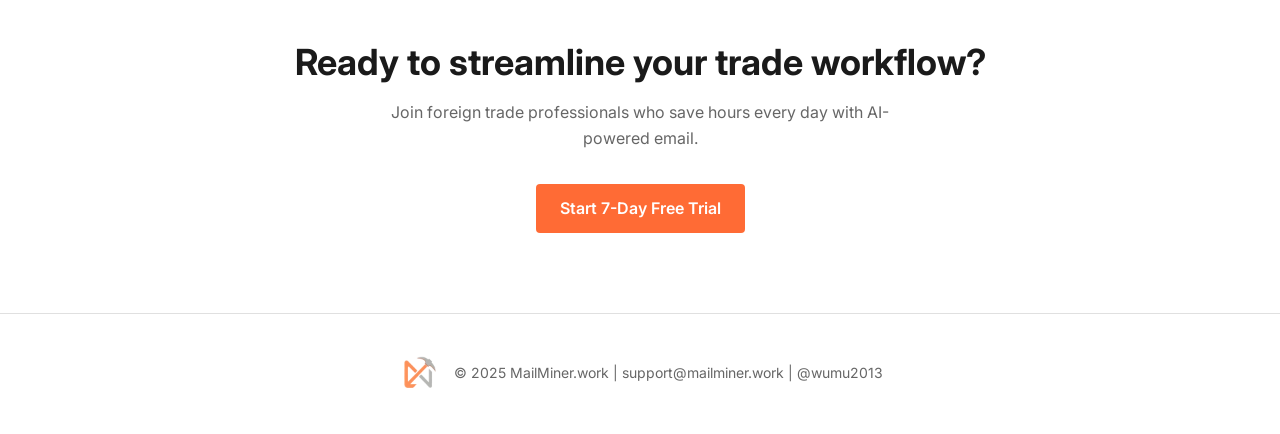
==== commit 73297d6f: "Add user pain points section and enhance Information Feed description" ====
--- a/index.html
+++ b/index.html
@@ -86,6 +86,28 @@
     </div>
   </section>
 
+  <!-- Pain Points -->
+  <section class="section" style="background-color: var(--bg-card);">
+    <div class="container">
+      <div class="section-header">
+        <h2>From Pain Points to Peace of Mind</h2>
+        <p>Real workflows that used to take days — now handled in one email.</p>
+      </div>
+      <div class="grid-2" style="gap: 32px;">
+        <div class="card">
+          <h3>🔍 Finding Trade Leads</h3>
+          <p style="color: var(--text-secondary); margin-bottom: 16px;">Hours scrolling through Google, wrestling with VPNs, juggling PDFs and translation tools — just to find a supplier's email address.</p>
+          <p><strong>With MailMiner:</strong> Send one email with your search criteria. We return verified contacts with source links. Unsatisfied? Ask for expansion — we'll dig deeper.</p>
+        </div>
+        <div class="card">
+          <h3>📰 Industry Intelligence</h3>
+          <p style="color: var(--text-secondary); margin-bottom: 16px;">Too many news sources, too little time. Sorting signal from noise across dozens of feeds every morning drains your day.</p>
+          <p><strong>With MailMiner:</strong> We filter by your interests, deliver daily digests, and you canask for deeper detail — all via email.</p>
+        </div>
+      </div>
+    </div>
+  </section>
+
   <!-- How It Works -->
   <section class="section">
     <div class="container">
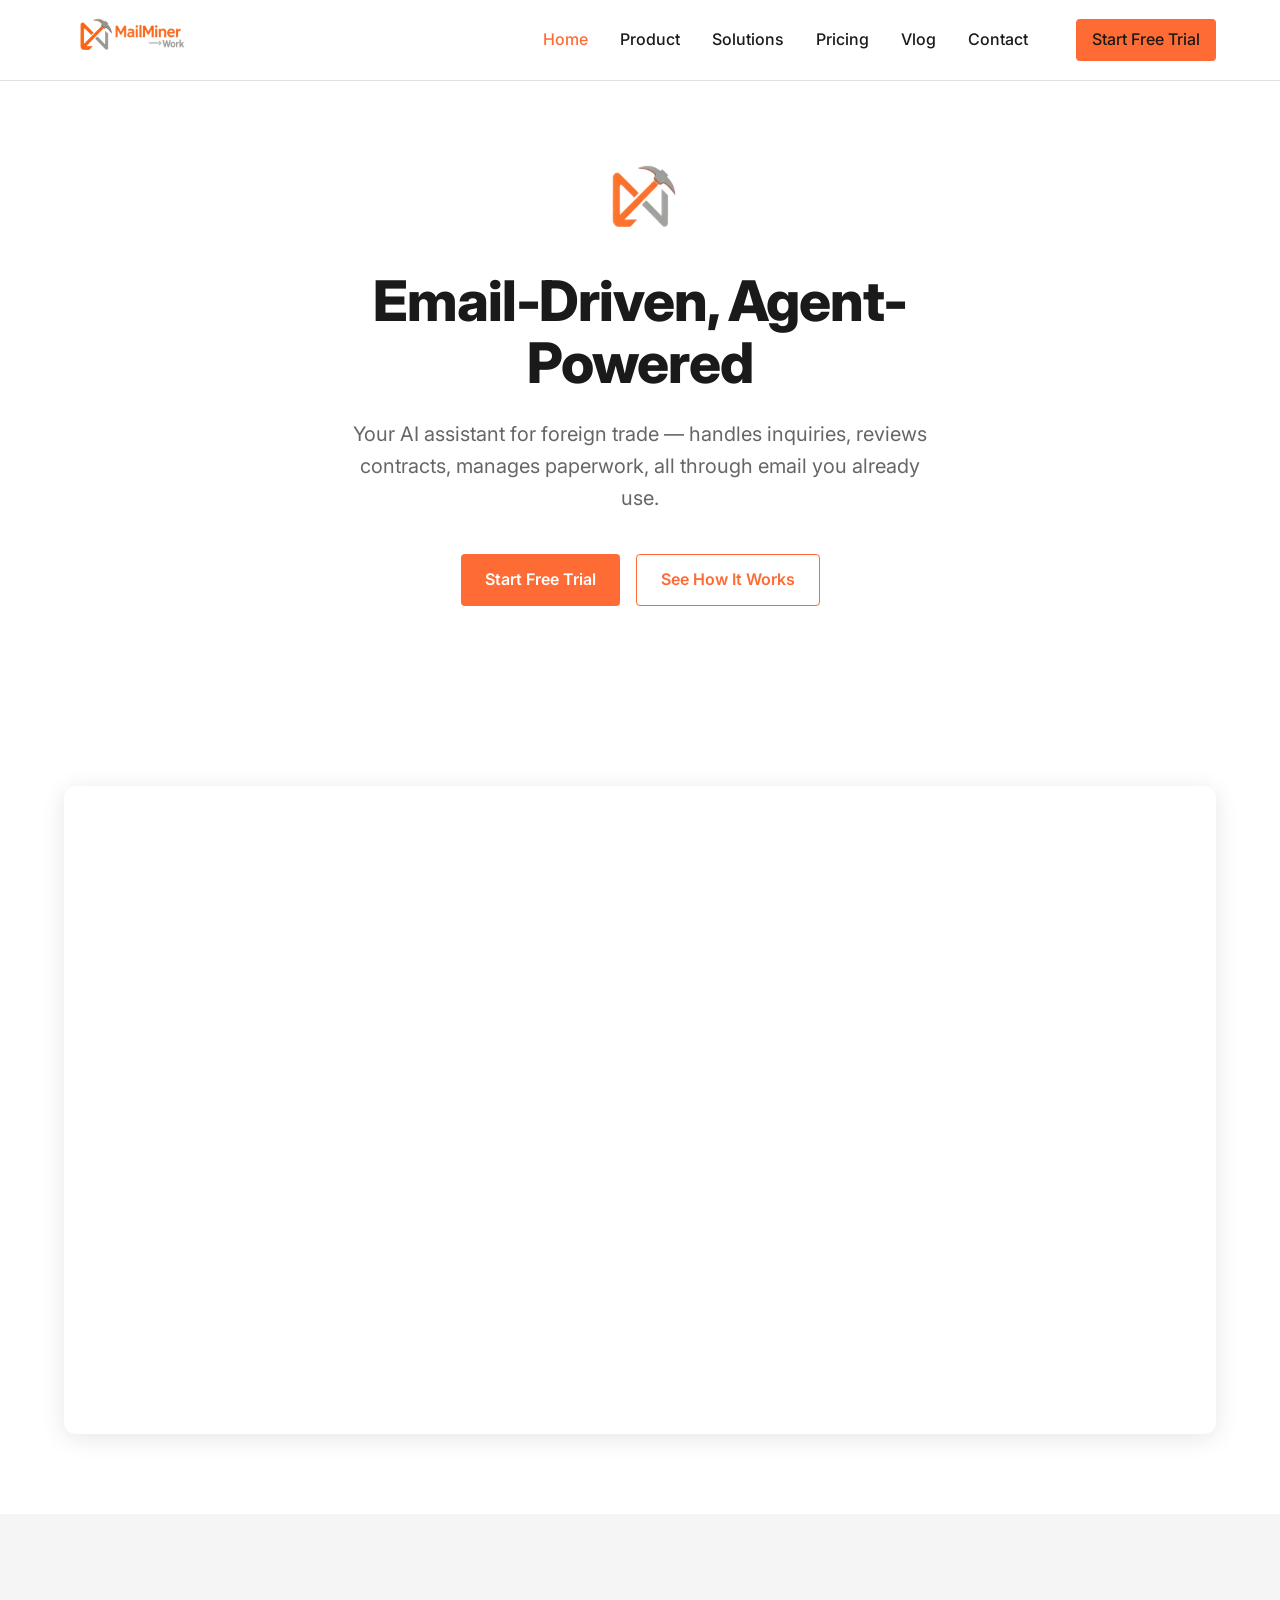
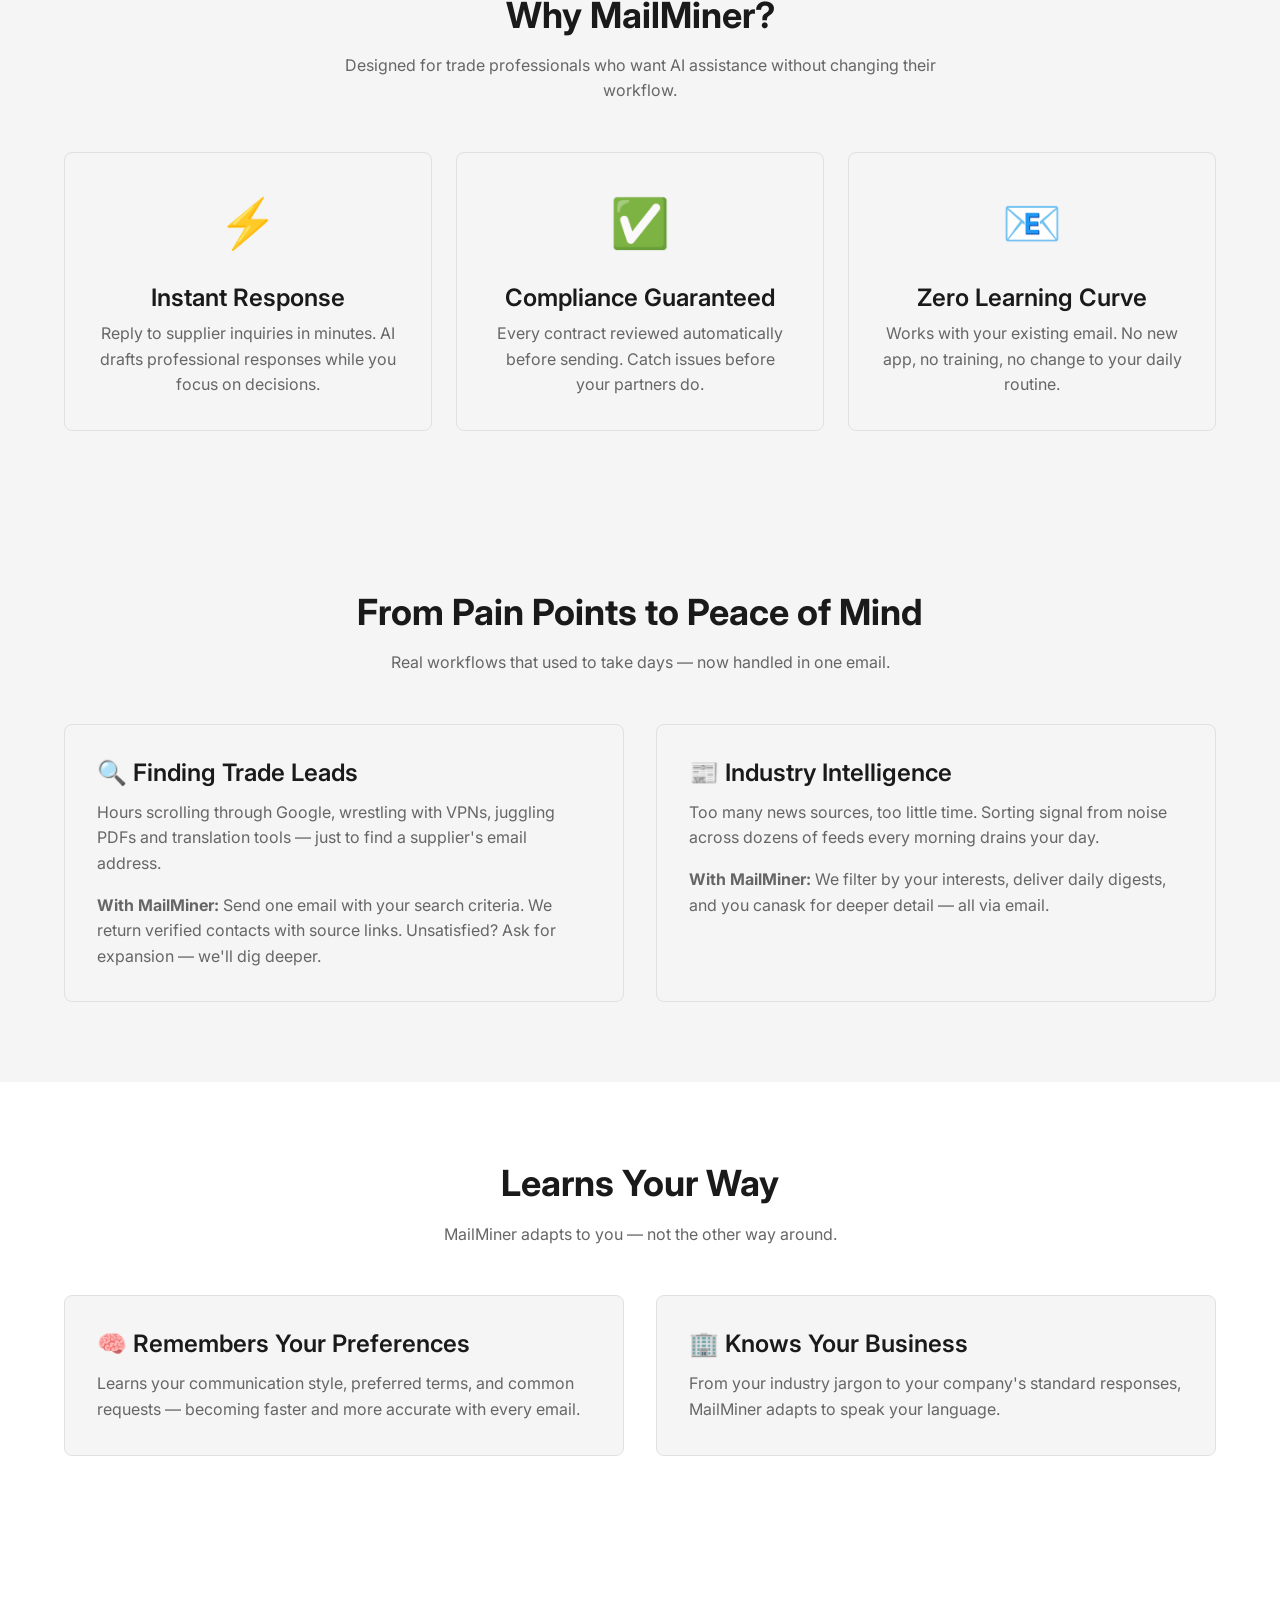
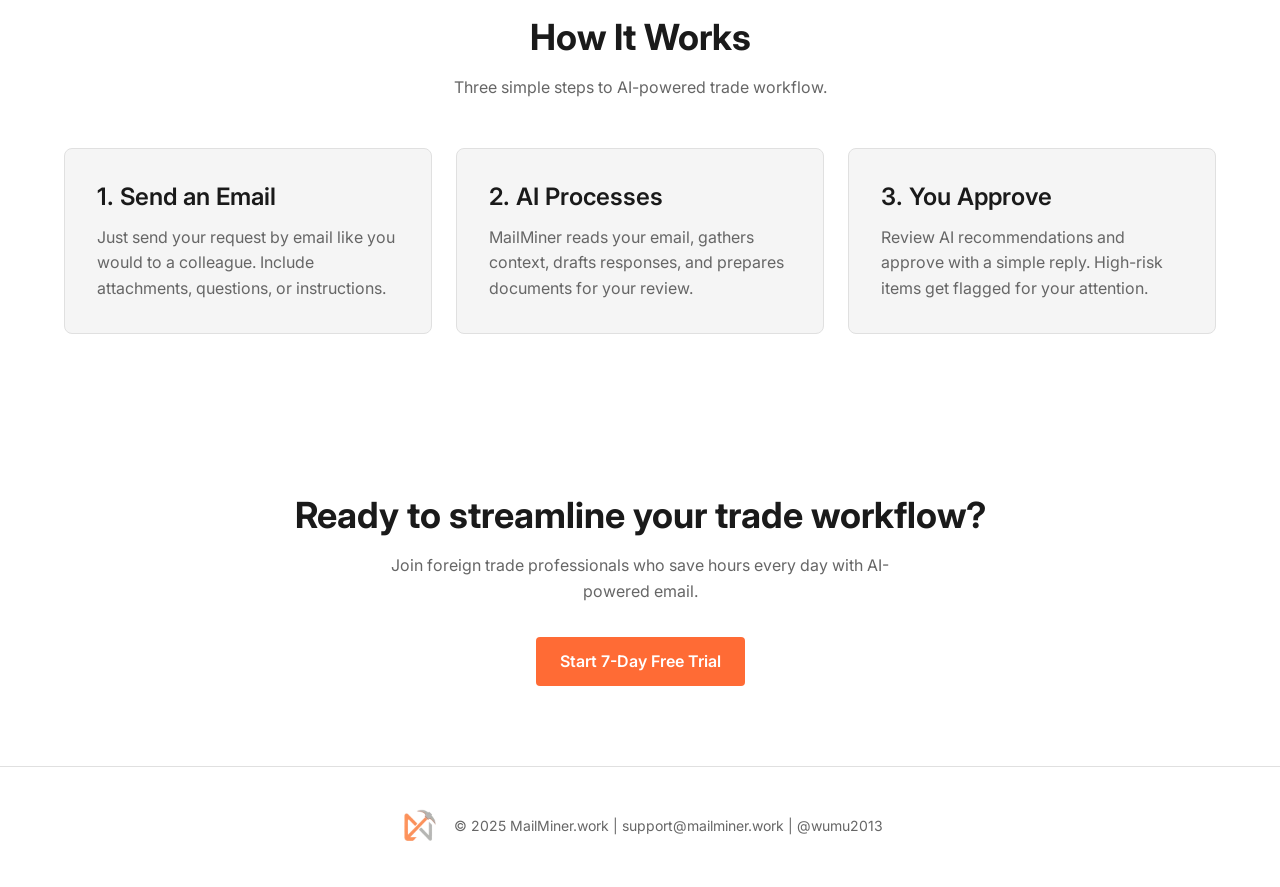
==== commit 27dcc572: "Add Learns Your Way and Agent Skills sections to showcase agent personalization and capabilities" ====
--- a/index.html
+++ b/index.html
@@ -108,6 +108,26 @@
     </div>
   </section>
 
+  <!-- Learns Your Way -->
+  <section class="section">
+    <div class="container">
+      <div class="section-header">
+        <h2>Learns Your Way</h2>
+        <p>MailMiner adapts to you — not the other way around.</p>
+      </div>
+      <div class="grid-2" style="gap: 32px;">
+        <div class="card">
+          <h3>🧠 Remembers Your Preferences</h3>
+          <p>Learns your communication style, preferred terms, and common requests — becoming faster and more accurate with every email.</p>
+        </div>
+        <div class="card">
+          <h3>🏢 Knows Your Business</h3>
+          <p>From your industry jargon to your company's standard responses, MailMiner adapts to speak your language.</p>
+        </div>
+      </div>
+    </div>
+  </section>
+
   <!-- How It Works -->
   <section class="section">
     <div class="container">
